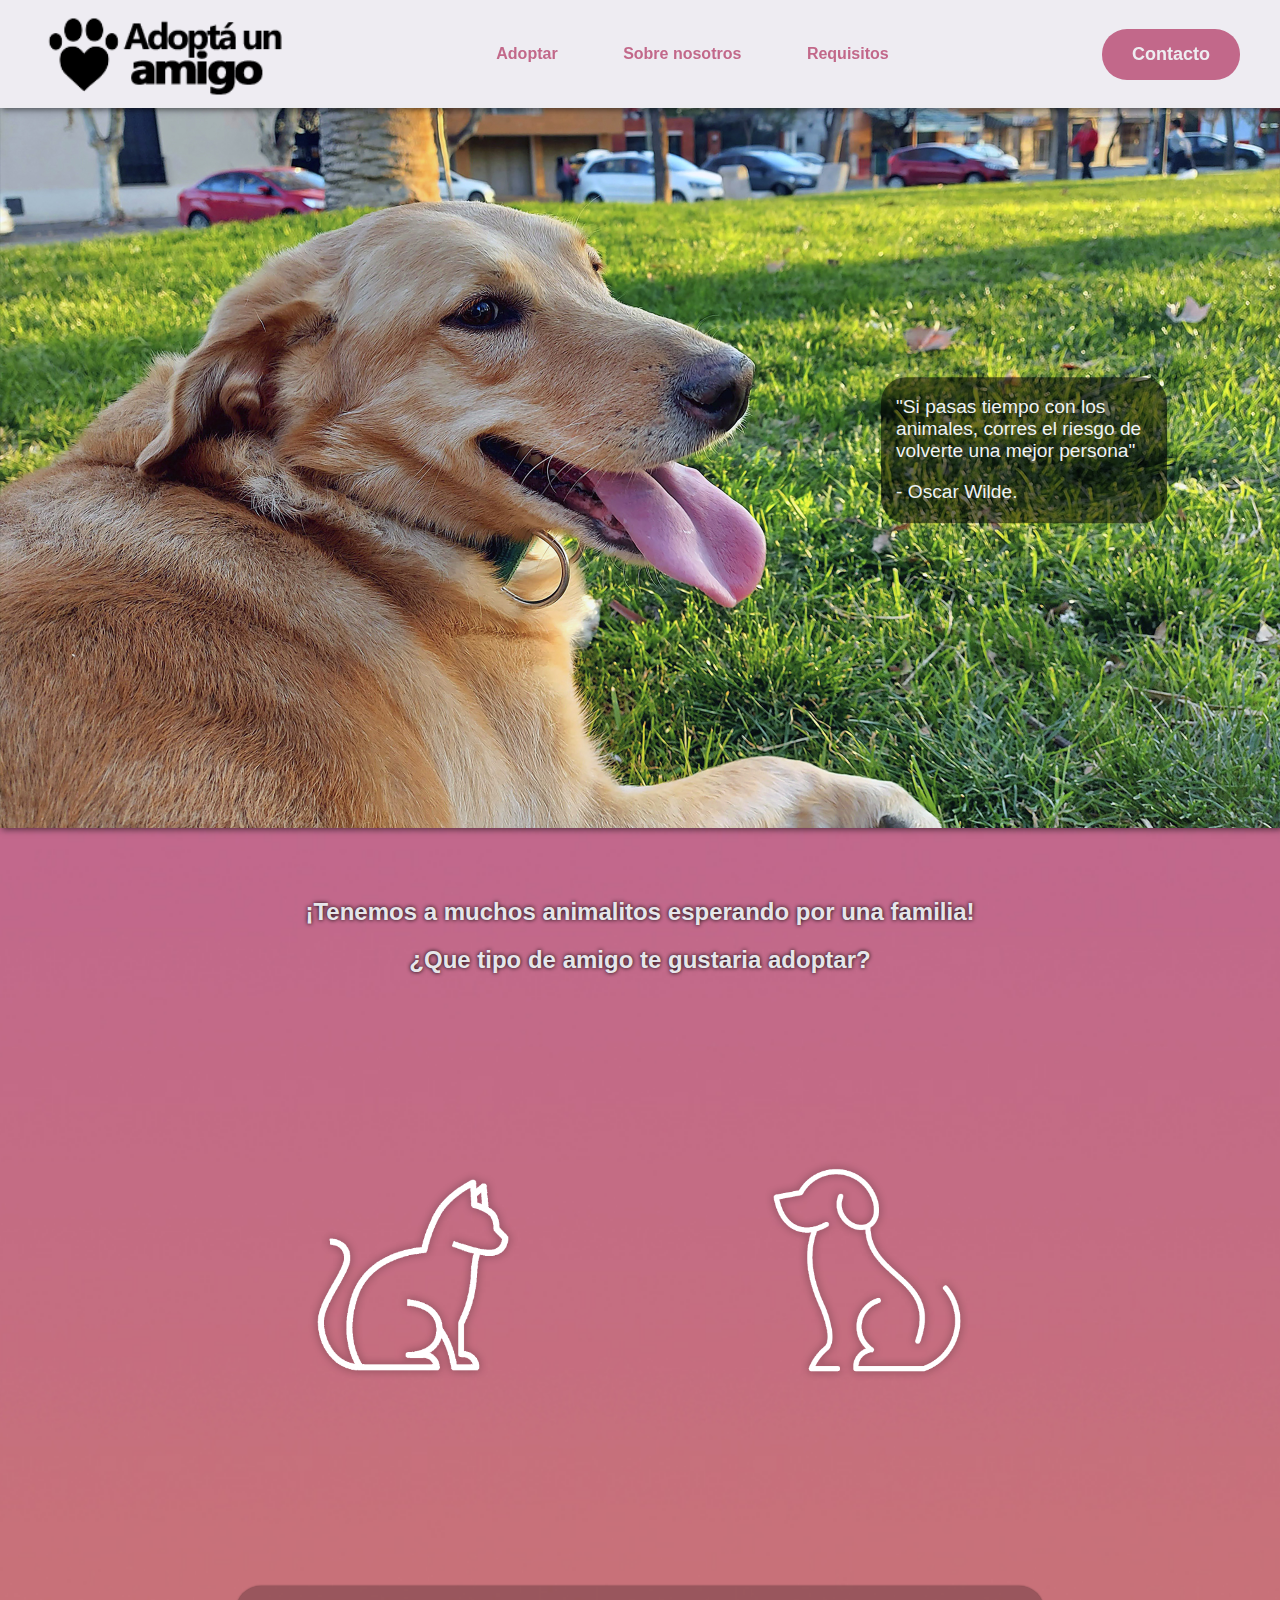
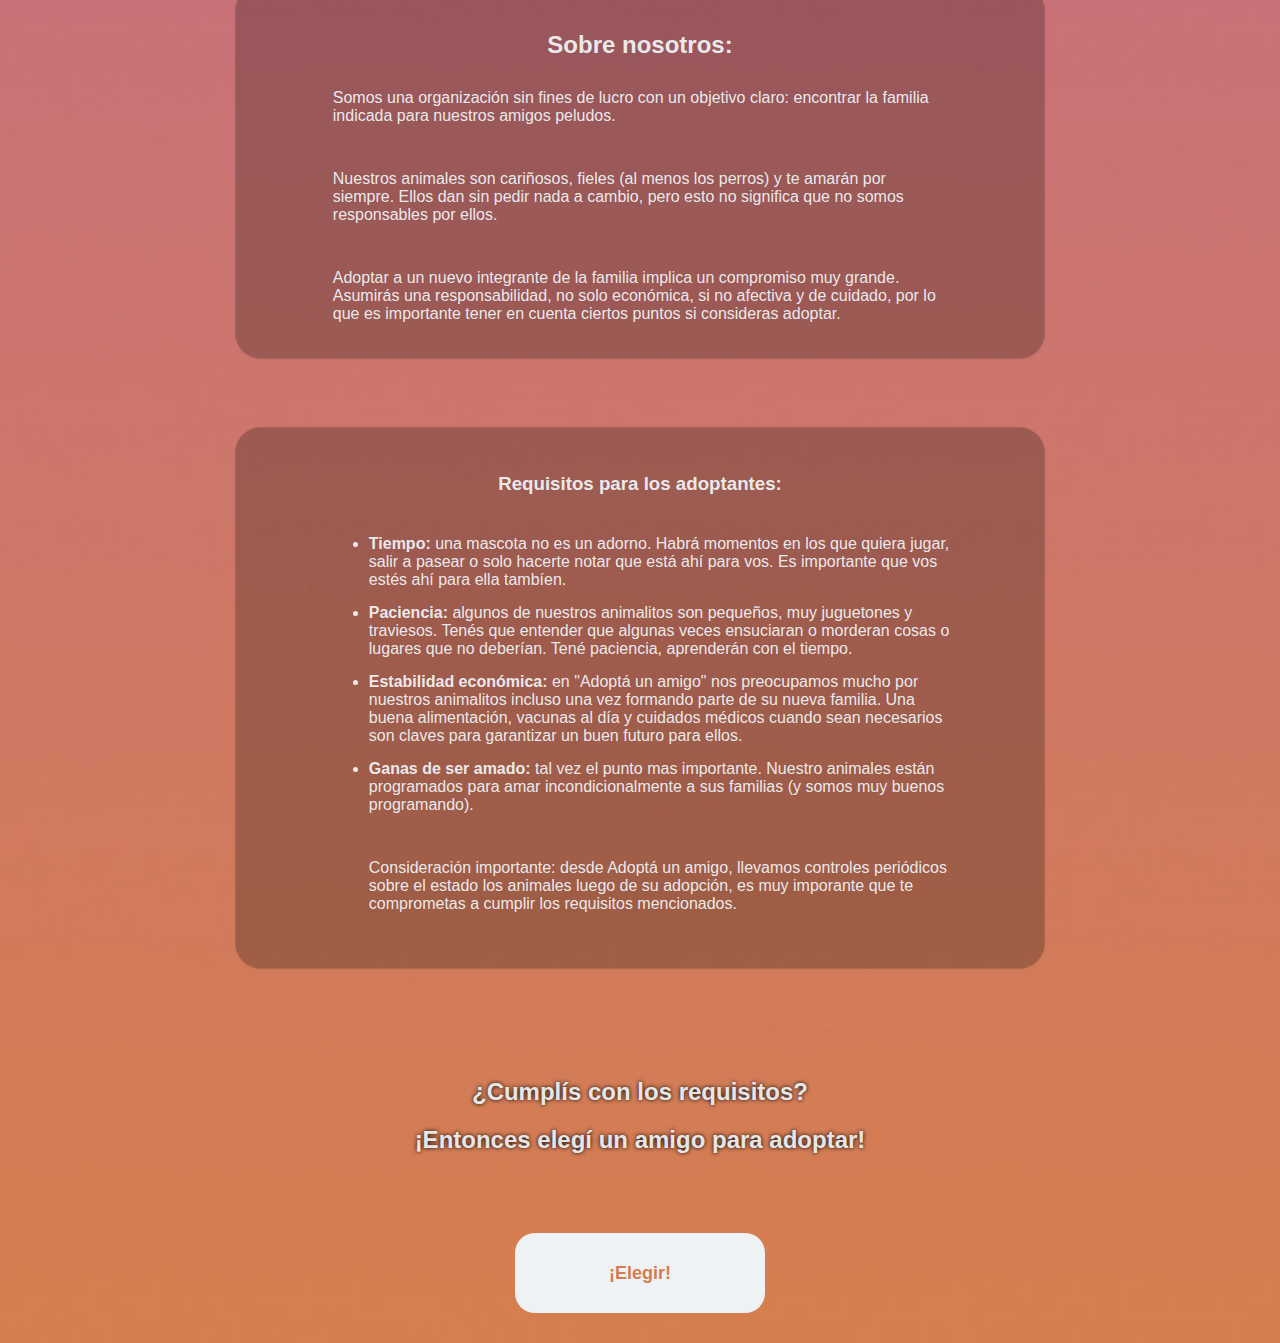
==== index.html @ a7ee1be3 "edicion1" ====
<html lang="es">
    <head>
        <title>¡Adotá un amigo!</title>
        <link rel="stylesheet" href="estilofachero.css">

        <style>
            html {
                scroll-behavior: smooth;
            }           
        </style>
    </head>
    <body>

        <div id="barramenu">
            <a href="#">
                <img src="Recursos/logo2.png">
            </a>

            <nav class="navbar">
                <a href="#elegiramigo">Adoptar</a>
                <a href="#nosotros">Sobre nosotros</a>
                <a href="#requisitos">Requisitos</a>                    
            </nav>
            <a href="Hijas/formulario.html"><button>Contacto</button></a>            
        </div>

        <div class="fondoimagen">
            <img src="Recursos/1.jpg">
            <div class="textosuperpuesto">
                <p>"Si pasas tiempo con los animales, corres el riesgo de volverte una mejor persona"</p>
                <p> - Oscar Wilde.</p>
            </div>
        </div>

        <div id="elegiramigo" class="subtitulos1 scroll">
            <h2>¡Tenemos a muchos animalitos esperando por una familia!</h2>
            <a><h2>¿Que tipo de amigo te gustaria adoptar?</h2></a>
        </div>
        
        <div id="contenedoriconos" class="iconosgrandes" >
            <a class="cursorarriba click" href="Hijas/gatos.html"> 
                <img src="Recursos/gato1.png" alt="gato">
            </a>
                  
            <a class="cursorarriba click" href="Hijas/perros.html">
                <img src="Recursos/perro1.png" alt="perro">
            </a>            
        </div>        

        <div id="nosotros" class="marcofachero cursorarribatranqui sombra scroll">
            <h2 class="subtitulos2">Sobre nosotros:</h2>
            <p class="subtitulos3">Somos una organización sin fines de lucro con un objetivo claro: encontrar la familia 
                indicada para nuestros amigos peludos.</p>
            <p class="subtitulos3">Nuestros animales son cariñosos, fieles (al menos los perros) y te amarán por siempre. 
                Ellos dan sin pedir nada a cambio, pero esto no significa que no somos responsables por ellos.</p>
            <p class="subtitulos3">Adoptar a un nuevo integrante de la familia implica un compromiso muy grande.
                Asumirás una responsabilidad, no solo económica, si no afectiva y de cuidado, por lo que es importante tener
                en cuenta ciertos puntos si consideras adoptar.</p>
        </div>
 
        <div id="requisitos" class="marcofachero cursorarribatranqui sombra scroll">
            <h3 class="subtitulos2">Requisitos para los adoptantes:</h3>
            <ul class="lista">

            <li><b>Tiempo:</b> una mascota no es un adorno. Habrá momentos en los que quiera jugar, salir a pasear o solo
                hacerte notar que está ahí para vos. Es importante que vos estés ahí para ella tambíen.</li>
            <li><b>Paciencia:</b> algunos de nuestros animalitos son pequeños, muy juguetones y traviesos. Tenés que entender que 
                algunas veces ensuciaran o morderan cosas o lugares que no deberían. Tené paciencia, aprenderán con el tiempo.</li>
            <li><b>Estabilidad económica:</b> en "Adoptá un amigo" nos preocupamos mucho por nuestros animalitos
                incluso una vez formando parte de su nueva familia. Una buena alimentación, vacunas al día y cuidados médicos cuando sean
                necesarios son claves para garantizar un buen futuro para ellos.</li>
            <li><b>Ganas de ser amado:</b> tal vez el punto mas importante. Nuestro animales están programados para amar 
            incondicionalmente a sus familias (y somos muy buenos programando).</li>

            <p class="subtitulos3">Consideración importante: desde Adoptá un amigo, llevamos controles periódicos sobre el
                estado los animales luego de su adopción, es muy imporante que te comprometas a cumplir los requisitos mencionados.</p>

        </div>

        <div class="subtitulos1">
            <h2>¿Cumplís con los requisitos?</h2>
            <h2>¡Entonces elegí un amigo para adoptar!</h2>
        </div>

        <a class="iconosgrandes botonadoptar" 
            href="#elegiramigo"><p>¡Elegir!</p>
        </a>  

    </body>
</html>
---- estilofachero.css ----
body {
    font-family: sans-serif;
    color: #eff2f5f6;
    background-color: #70bdc0;
    background-image: url(../Recursos/fondos/usar/fondo.jpg);
    background-size:cover;
    background-position: center;
    background-repeat: no-repeat;
    margin: 0;
    padding: 0;
    min-width: 500px; 
    z-index: 1;  
}

.scroll {
    scroll-margin-top: 80px;  
}

#barramenu {
    display: flex;
    justify-content: space-between;
    align-items: center;
    top: -50;
    transition: top 1.5s;  
    position: sticky;
    z-index: 3;  
    background-color:#eff2f5f6;
    min-width: 500px;
    width: 100%;
    height: 12%; 
    box-shadow: 2px 2px 6px rgba(0, 0, 0, 0.5);    
}

#barramenu img{ 
    height: 90%;
    margin-left: 40px;
    transition: transform 0.3s ease;

}
#barramenu img:hover{
    transform: scale(1.1);
    transition: transform 0.3s ease;    
}

.navbar {
    display: flex;   
    justify-content: space-between;
    align-items: center; 
    width: 33%;    
}

.navbar a{
    font-style: normal;
    color: #C2688A;      
    border: none;
    border-radius: 25px;
    padding: 10px 15px;
    font-weight: bolder;
    text-decoration: none;  
    transition: transform 0.4s ease-in-out; 
}

.navbar a:hover{
    color: #eff2f5f6;    
    background-color: #C2688A;  
    cursor: pointer;
    transform: scale(1.09);
    box-shadow: 1px 1px 3px rgba(0, 0, 0, 0.3);
    transition: transform 0.2s ease-in-out;    
}

.navbar a:active{
    color: #eff2f5f6;    
    cursor: pointer;
    transform: scale(0.9);
    transition: transform 0.2s ease-in-out;    
}

#barramenu button{
    font-size: large;
    margin-right: 40px;
    padding: 15px 30px;
    color: #eff2f5f6;
    font-weight: bolder;
    border: none;
    border-radius: 25px;
    background-color: #C2688A;  
    cursor: pointer;
    transition: transform 0.4s ease-in-out;
}

#barramenu button:hover {
    background-color: #c4899f;
    transform: scale(1.1);
    box-shadow: 1px 1px 3px rgba(0, 0, 0, 0.3);
    transition: transform 0.2s ease;
}

#barramenu button:active {
    background-color: #c4899f;
    transform: scale(0.9);
    transition: transform 0.2s ease;
}

#barramenu:hover {
    top: 0;
    transition: top 0.4s;    
}

.fondoimagen{
    background-image: url("../Recursos/1.jpg");
    background-size:cover;
    background-position: center;
    background-repeat: no-repeat;
    margin: 0;
    padding: 0;
    z-index: 2;
}

.fondoimagen img {
    width: 100%;
    box-shadow: 2px 2px 6px rgba(0, 0, 0, 0.5);
}

.textosuperpuesto {
    font-size: larger;
    color: #EFF2F5;
    background-color: rgba(0, 0, 0, 0.562);
    padding-right: 15px;
    padding-left: 15px;
    border-radius: 25px;
    min-width: 20%;
    position: absolute;
    top: 50%;
    left: 80%;
    transform: translate(-50%, -50%);    
}

.marcofachero {
    width: 60%;
    overflow:visible;
    margin: 0 auto;  
    padding: 20px;
    padding-top: 15px;
    background-color: rgba(0, 0, 0, 0.233);
    border-radius: 25px;
    margin-bottom: 70px;
    margin-top: 30px;
    transition: transform 0.4s ease-in-out ;
}

.subtitulos1 {
    text-align: center;
    margin: 0 auto;
    margin-top: 30px;
    margin-bottom: 40px;
    padding: 20px;
    text-shadow: 0px 0px 4px rgba(0, 0, 0, 1)
}

.subtitulos2 {
    text-align: center;
    max-width: 60%;
    margin: 0 auto;
    padding-top: 30px;
}

.subtitulos3 {
    margin: 0 auto;
    text-align: left;
    max-width: 80%;
    padding-top: 30px;
    padding-bottom: 15px;
}

.lista {
    text-align: left;
    margin: 0 auto;
    margin-top: 40px;
    margin-bottom: 20px;
}

ul li {
    padding-bottom: 15px;
    max-width: 80%;
    margin: 0 auto;
}

#titulo {
    font-size: large;
    min-width: 500px;   
}

#contenedoriconos {
    position: relative;
    width: 100%;
    display: flex;
    justify-content: center;    
    align-items: center;
    gap: 10%;
    padding-bottom: 80px;
    padding-top: 20px;
}

.iconosgrandes img{
    border: solid;
    border-color: rgba(107, 124, 143, 0);
    border-top: 20px;
    border-bottom: 20px;
    padding-top: 70px;
    padding-bottom: 70px;
    max-width: 80%;
}

.iconosgrandes a{ 
    border: solid;
    border-color: rgba(107, 124, 143, 0);
    text-align: center;
    max-width: 25%;
    display: block; 
    transition: transform 0.8s ease-in-out ;
    transition: transform 0.4s ease-in;
}

.cursorarriba {
    transform: scale(1);
    transition: transform 0.6s ease-in-out ;
}

.cursorarriba:hover {
    transform: scale(1.2);
    transition: transform 0.3s ease-in-out ;
}

.cursorarribatranqui:hover{
    transform: scale(1.15);   
    transition: transform 0.3s ease-in-out ; 
}

.click:active {
    border-radius: 50px;
    background-color: rgba(0, 0, 0, 0.100);
    transform: scale(0.95);
    transition: transform 0.3s ease-in-out;
}

.botonadoptar {
    color: #D47D50;
    background-color: #EFF2F5;
    text-decoration: none;
    font-weight: bolder;
    font-size: large;
    display: flex;
    justify-content: center;
    align-items: center;
    margin: auto;    
    border-radius: 20px;
    width: 250px;
    height: 80px;
    margin-bottom: 30px;    
    transition: transform 0.6s ease-in-out ;
}

.botonadoptar:hover {
    color: #EFF2F5;
    background-color: #C2688A;
    transform: scale(1.09);
    transition: transform 0.2s ease-in-out;
    box-shadow: 2px 2px 6px rgba(0, 0, 0, 0.5);
}

.botonadoptar:active {
    background-color: #C2688A;
    transform: scale(0.95);
    transition: transform 0.2s ease-in-out;
    transition: transform 0.2s ease-in;
}


#botonadoptar:link, #botonadoptar:visited {
    font-size: larger;
    text-decoration: none;
    font-weight: bold;
}

.sombra {
    box-shadow: 0px 0px 2px rgba(0, 0, 0, 0.6);
}

form {    
    display: flex;
    flex-direction: column;
    background-color:#eff2f5f6;
    width: 30%;
    margin: 0 auto;  
    padding: 70px;
    border-radius: 25px;
    margin-bottom: 70px;
    margin-top: 30px;
}

form label {    
    color: #C2688A;
    font-weight: bold;
    font-size: large;
    margin-bottom: 15px;
    margin-top: 20px;    
}

form input {
    font-size: large;
    background-color: rgba(0, 0, 0, 0);
    border: 0;
    border-bottom: solid 2px #c7c7c7;
    margin-bottom: 15px;
    transition: border 0.2s ease-in-out;
}

form textarea {
    border: 0;
    border: solid 2px #c7c7c7;
    background-color: #EFF2F5;
    transition: border 0.2s ease-in-out;
}

form textarea:focus {
    outline: 0;
    border: 0;
    border: solid 2px #C2688A;
    transition: border 0.2s ease-in-out;
}

input:focus {
    outline: 0;
    border: 0;
    border-bottom: solid 2px #C2688A;
    transition: border 0.2s ease-in-out;
}

.prueba {
    margin: 0 auto;
    align-items: center;    
    margin-top: 20px;
    margin-bottom: 20px;
}

.limpiar a {    
    font-style: normal;
    text-decoration: none;
    text-decoration: underline;
    color: #C2688A;
}

.botonoscuro {
    font-size: large;
    padding: 15px 30px;
    color: #eff2f5f6;
    font-weight: bolder;
    border: none;
    border-radius: 25px;
    background-color: #C2688A;  
    cursor: pointer;
    transition: transform 0.4s ease-in-out;
}

.botonoscuro:hover {
    background-color: #c4899f;
    transform: scale(1.1);
    box-shadow: 0px 0px 3px rgba(0, 0, 0, 0.3);
    transition: transform 0.2s ease;
}

.botonoscuro:active {
    background-color: #c4899f;
    transform: scale(0.9);
    transition: transform 0.2s ease;
}

.textonegro {
    display: flex;
    align-self: center;
    color: #C2688A;      
    font-weight: bolder;
    margin-bottom: 30px;
    padding-bottom: 10px;
    text-shadow: 0px 0px 1px rgba(0, 0, 0, 0.4);    
}
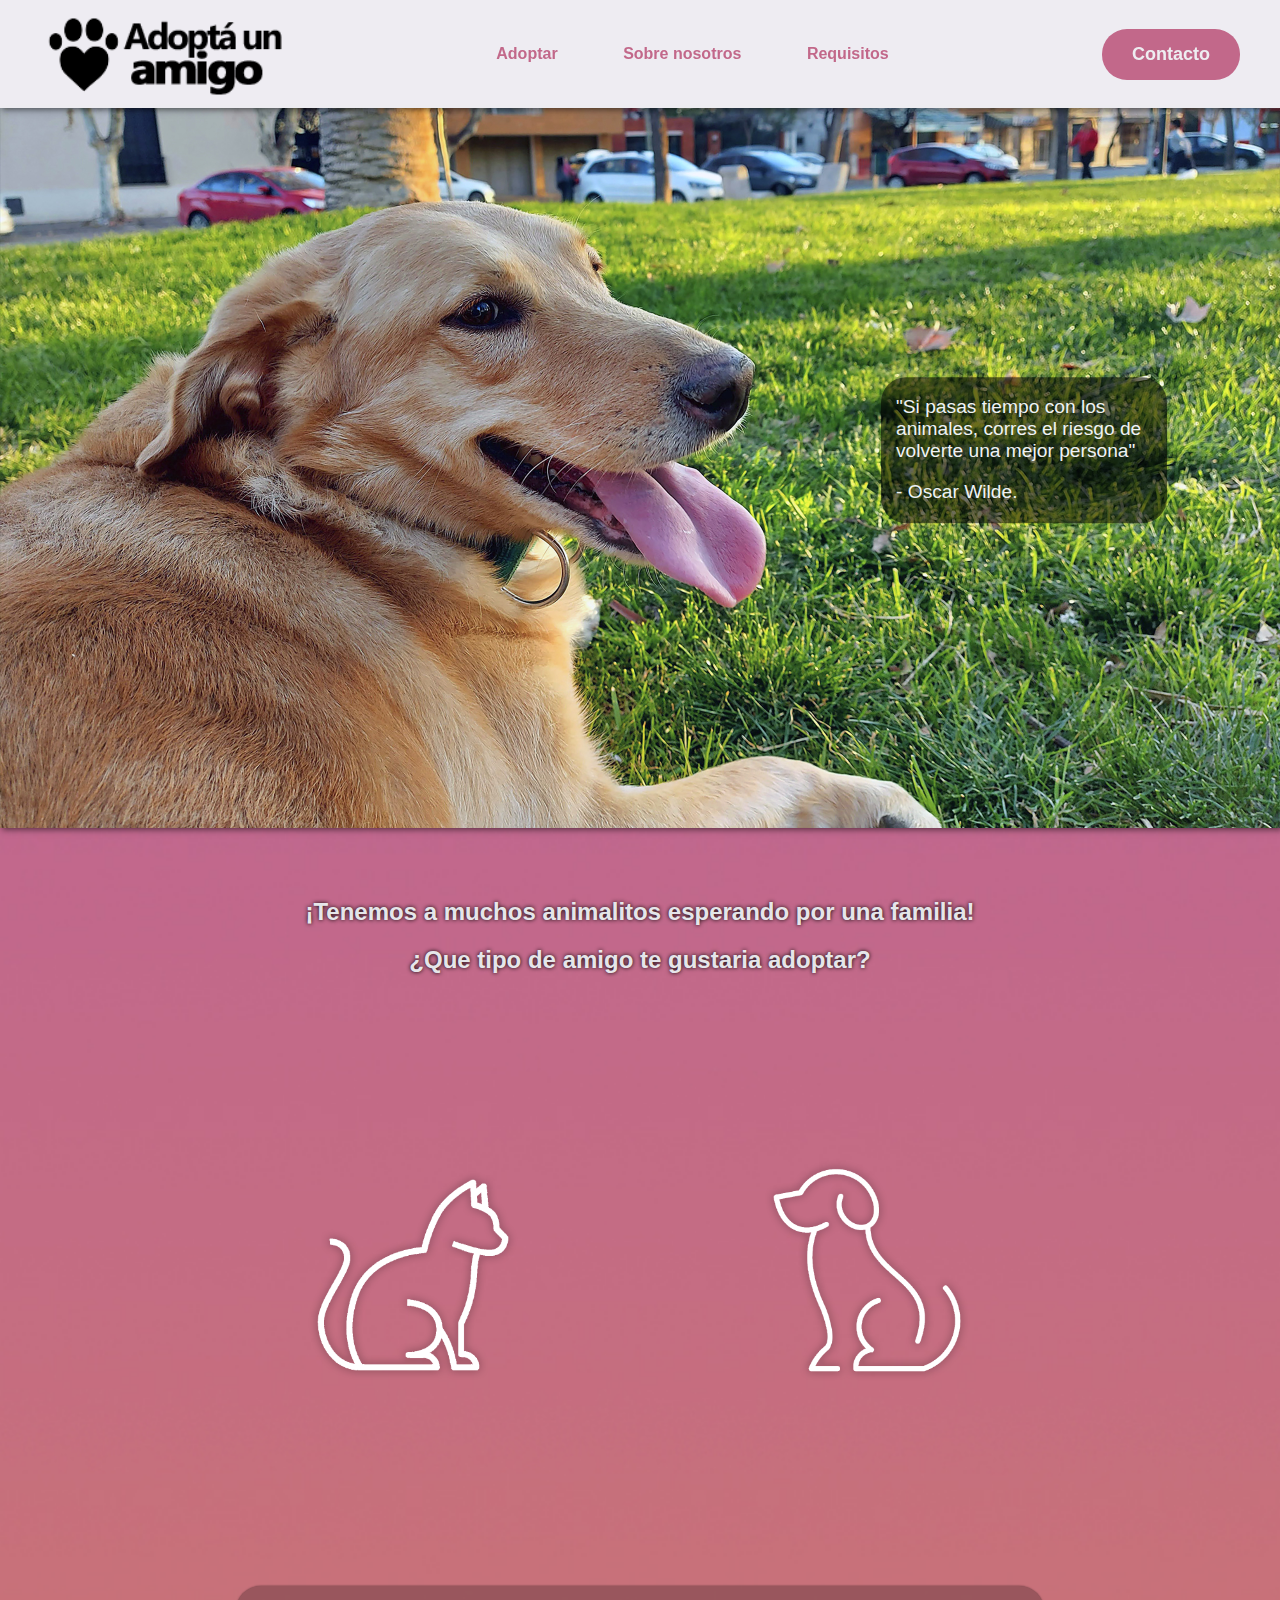
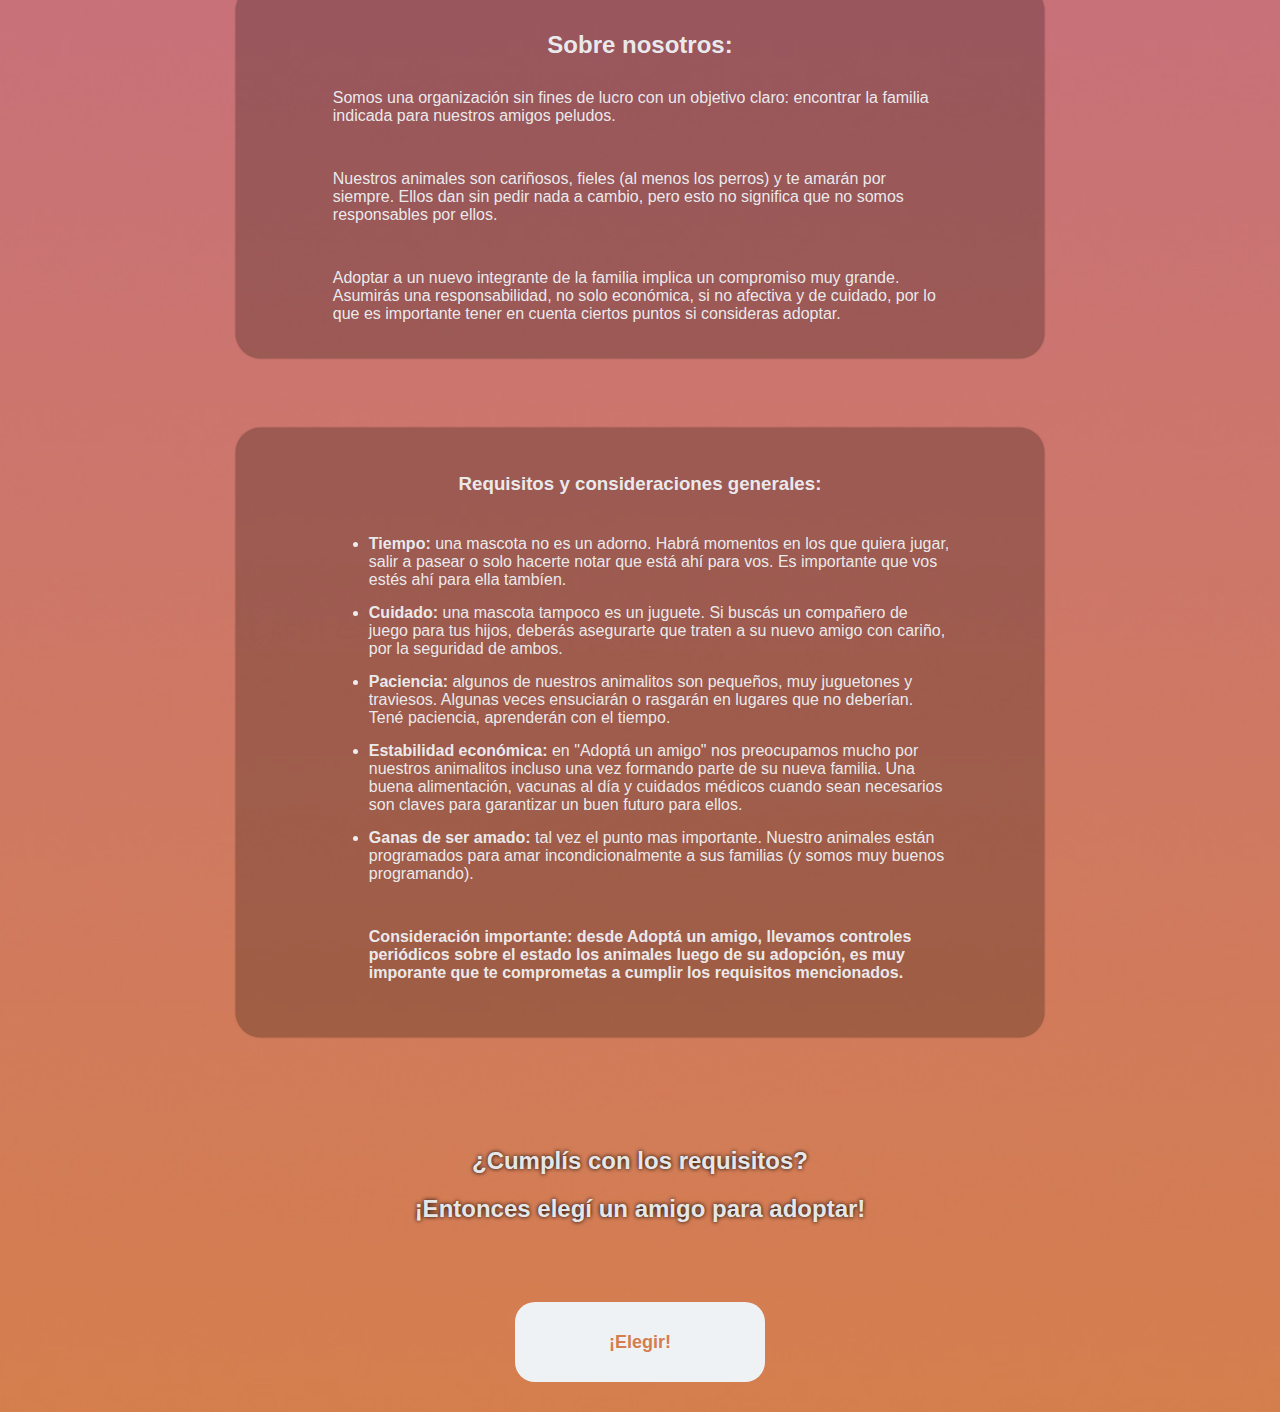
==== commit b05663f6: "Espaciados" ====
--- a/index.html
+++ b/index.html
@@ -5,12 +5,12 @@
 
         <style>
             html {
-                scroll-behavior: smooth;
+                scroll-behavior:smooth;
             }           
         </style>
     </head>
+    
     <body>
-
         <div id="barramenu">
             <a href="#">
                 <img src="Recursos/logo2.png">
@@ -21,7 +21,10 @@
                 <a href="#nosotros">Sobre nosotros</a>
                 <a href="#requisitos">Requisitos</a>                    
             </nav>
-            <a href="Hijas/formulario.html"><button>Contacto</button></a>            
+
+            <a href="Hijas/formulario.html">
+                <button>Contacto</button>
+            </a>            
         </div>
 
         <div class="fondoimagen">
@@ -59,21 +62,23 @@
         </div>
  
         <div id="requisitos" class="marcofachero cursorarribatranqui sombra scroll">
-            <h3 class="subtitulos2">Requisitos para los adoptantes:</h3>
+            <h3 class="subtitulos2">Requisitos y consideraciones generales:</h3>
             <ul class="lista">
 
             <li><b>Tiempo:</b> una mascota no es un adorno. Habrá momentos en los que quiera jugar, salir a pasear o solo
                 hacerte notar que está ahí para vos. Es importante que vos estés ahí para ella tambíen.</li>
-            <li><b>Paciencia:</b> algunos de nuestros animalitos son pequeños, muy juguetones y traviesos. Tenés que entender que 
-                algunas veces ensuciaran o morderan cosas o lugares que no deberían. Tené paciencia, aprenderán con el tiempo.</li>
+            <li><b>Cuidado:</b> una mascota tampoco es un juguete. Si buscás un compañero de juego para tus hijos, deberás
+                asegurarte que traten a su nuevo amigo con cariño, por la seguridad de ambos.</li>
+            <li><b>Paciencia:</b> algunos de nuestros animalitos son pequeños, muy juguetones y traviesos. 
+                Algunas veces ensuciarán o rasgarán en lugares que no deberían. Tené paciencia, aprenderán con el tiempo.</li>
             <li><b>Estabilidad económica:</b> en "Adoptá un amigo" nos preocupamos mucho por nuestros animalitos
                 incluso una vez formando parte de su nueva familia. Una buena alimentación, vacunas al día y cuidados médicos cuando sean
                 necesarios son claves para garantizar un buen futuro para ellos.</li>
             <li><b>Ganas de ser amado:</b> tal vez el punto mas importante. Nuestro animales están programados para amar 
             incondicionalmente a sus familias (y somos muy buenos programando).</li>
 
-            <p class="subtitulos3">Consideración importante: desde Adoptá un amigo, llevamos controles periódicos sobre el
-                estado los animales luego de su adopción, es muy imporante que te comprometas a cumplir los requisitos mencionados.</p>
+            <p class="subtitulos3"><b>Consideración importante: desde Adoptá un amigo, llevamos controles periódicos sobre el estado los animales 
+                luego de su adopción, es muy imporante que te comprometas a cumplir los requisitos mencionados.</b></p>
 
         </div>
 
@@ -86,5 +91,6 @@
             href="#elegiramigo"><p>¡Elegir!</p>
         </a>  
 
+        <script src="../js.js"></script>
     </body>
 </html>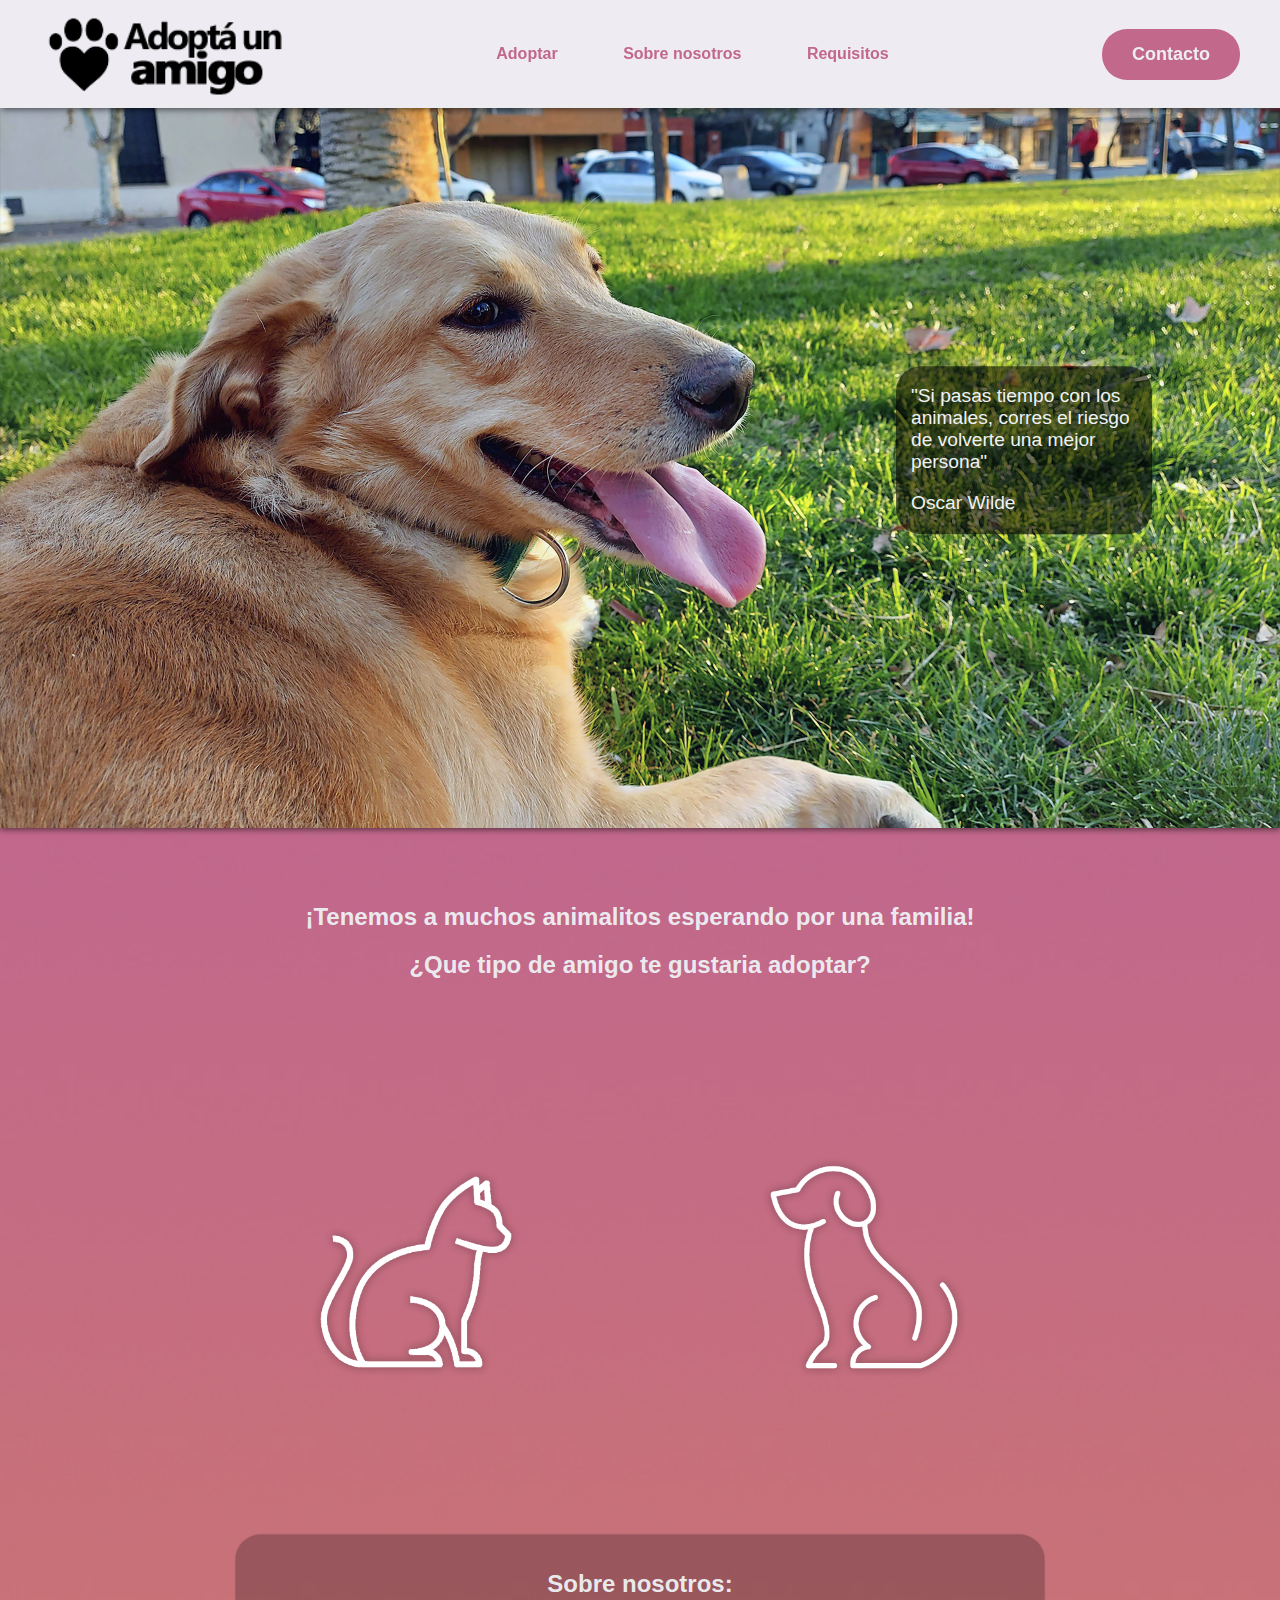
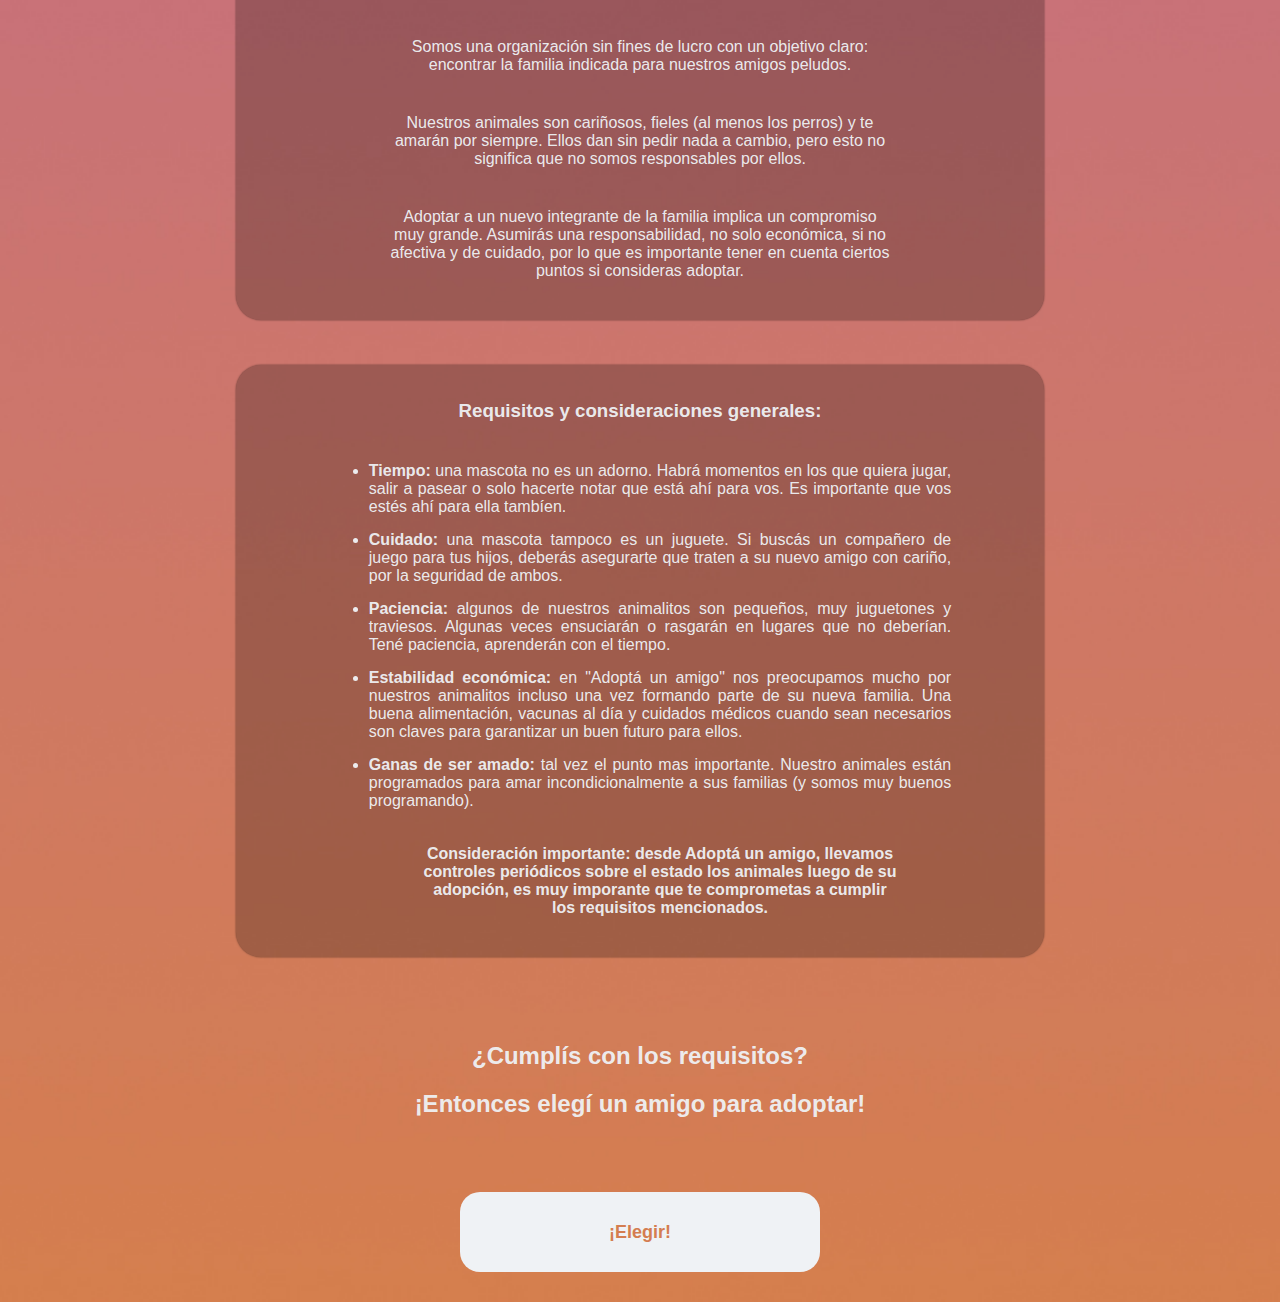
==== commit d17371fa: "Detalles" ====
--- a/index.html
+++ b/index.html
@@ -31,7 +31,7 @@
             <img src="Recursos/1.jpg">
             <div class="textosuperpuesto">
                 <p>"Si pasas tiempo con los animales, corres el riesgo de volverte una mejor persona"</p>
-                <p> - Oscar Wilde.</p>
+                <p>Oscar Wilde</p>
             </div>
         </div>
 
@@ -41,7 +41,7 @@
         </div>
         
         <div id="contenedoriconos" class="iconosgrandes" >
-            <a class="cursorarriba click" href="Hijas/gatos.html"> 
+            <a class="cursorarriba" href="Hijas/gatos.html"> 
                 <img src="Recursos/gato1.png" alt="gato">
             </a>
                   
@@ -52,11 +52,11 @@
 
         <div id="nosotros" class="marcofachero cursorarribatranqui sombra scroll">
             <h2 class="subtitulos2">Sobre nosotros:</h2>
-            <p class="subtitulos3">Somos una organización sin fines de lucro con un objetivo claro: encontrar la familia 
+            <p class="subtitulos2">Somos una organización sin fines de lucro con un objetivo claro: encontrar la familia 
                 indicada para nuestros amigos peludos.</p>
-            <p class="subtitulos3">Nuestros animales son cariñosos, fieles (al menos los perros) y te amarán por siempre. 
+            <p class="subtitulos2">Nuestros animales son cariñosos, fieles (al menos los perros) y te amarán por siempre. 
                 Ellos dan sin pedir nada a cambio, pero esto no significa que no somos responsables por ellos.</p>
-            <p class="subtitulos3">Adoptar a un nuevo integrante de la familia implica un compromiso muy grande.
+            <p class="subtitulos2">Adoptar a un nuevo integrante de la familia implica un compromiso muy grande.
                 Asumirás una responsabilidad, no solo económica, si no afectiva y de cuidado, por lo que es importante tener
                 en cuenta ciertos puntos si consideras adoptar.</p>
         </div>
@@ -77,9 +77,8 @@
             <li><b>Ganas de ser amado:</b> tal vez el punto mas importante. Nuestro animales están programados para amar 
             incondicionalmente a sus familias (y somos muy buenos programando).</li>
 
-            <p class="subtitulos3"><b>Consideración importante: desde Adoptá un amigo, llevamos controles periódicos sobre el estado los animales 
+            <p class="subtitulos2"><b>Consideración importante: desde Adoptá un amigo, llevamos controles periódicos sobre el estado los animales 
                 luego de su adopción, es muy imporante que te comprometas a cumplir los requisitos mencionados.</b></p>
-
         </div>
 
         <div class="subtitulos1">
@@ -90,7 +89,5 @@
         <a class="iconosgrandes botonadoptar" 
             href="#elegiramigo"><p>¡Elegir!</p>
         </a>  
-
-        <script src="../js.js"></script>
     </body>
 </html>--- a/estilofachero.css
+++ b/estilofachero.css
@@ -1,33 +1,32 @@
 body {
     font-family: sans-serif;
     color: #eff2f5f6;
-    background-color: #70bdc0;
+    background-color: #BA5E9D;
     background-image: url(../Recursos/fondos/usar/fondo.jpg);
     background-size:cover;
     background-position: center;
     background-repeat: no-repeat;
     margin: 0;
     padding: 0;
-    min-width: 500px; 
     z-index: 1;  
 }
 
 .scroll {
-    scroll-margin-top: 80px;  
+    scroll-margin-top: 75px;  
 }
 
 #barramenu {
+    
     display: flex;
     justify-content: space-between;
     align-items: center;
     top: -50;
     transition: top 1.5s;  
-    position: sticky;
-    z-index: 3;  
-    background-color:#eff2f5f6;
-    min-width: 500px;
+    position: sticky;       
     width: 100%;
     height: 12%; 
+    background-color:#eff2f5f6;
+    z-index: 3; 
     box-shadow: 2px 2px 6px rgba(0, 0, 0, 0.5);    
 }
 
@@ -65,8 +64,8 @@
     background-color: #C2688A;  
     cursor: pointer;
     transform: scale(1.09);
-    box-shadow: 1px 1px 3px rgba(0, 0, 0, 0.3);
-    transition: transform 0.2s ease-in-out;    
+    box-shadow: 0px 1px 3px rgba(0, 0, 0, 0.3);
+    transition: transform 0.3s ease-in-out;    
 }
 
 .navbar a:active{
@@ -92,8 +91,8 @@
 #barramenu button:hover {
     background-color: #c4899f;
     transform: scale(1.1);
-    box-shadow: 1px 1px 3px rgba(0, 0, 0, 0.3);
-    transition: transform 0.2s ease;
+    box-shadow: 0px 1px 3px rgba(0, 0, 0, 0.3);
+    transition: transform 0.3s ease;
 }
 
 #barramenu button:active {
@@ -104,7 +103,7 @@
 
 #barramenu:hover {
     top: 0;
-    transition: top 0.4s;    
+    transition: top 0.3s;    
 }
 
 .fondoimagen{
@@ -119,17 +118,15 @@
 
 .fondoimagen img {
     width: 100%;
-    box-shadow: 2px 2px 6px rgba(0, 0, 0, 0.5);
+    box-shadow: 0px 2px 6px rgba(0, 0, 0, 0.5);
 }
 
 .textosuperpuesto {
     font-size: larger;
     color: #EFF2F5;
     background-color: rgba(0, 0, 0, 0.562);
-    padding-right: 15px;
-    padding-left: 15px;
-    border-radius: 25px;
-    min-width: 20%;
+    padding: 0px 15px;
+    border-radius: 25px;
     position: absolute;
     top: 50%;
     left: 80%;
@@ -139,38 +136,27 @@
 .marcofachero {
     width: 60%;
     overflow:visible;
-    margin: 0 auto;  
     padding: 20px;
     padding-top: 15px;
     background-color: rgba(0, 0, 0, 0.233);
     border-radius: 25px;
-    margin-bottom: 70px;
-    margin-top: 30px;
+    margin: 45px auto;
     transition: transform 0.4s ease-in-out ;
 }
 
 .subtitulos1 {
     text-align: center;
     margin: 0 auto;
-    margin-top: 30px;
-    margin-bottom: 40px;
+    margin: 35px 0px;
     padding: 20px;
-    text-shadow: 0px 0px 4px rgba(0, 0, 0, 1)
 }
 
 .subtitulos2 {
     text-align: center;
-    max-width: 60%;
     margin: 0 auto;
-    padding-top: 30px;
-}
-
-.subtitulos3 {
-    margin: 0 auto;
-    text-align: left;
-    max-width: 80%;
-    padding-top: 30px;
-    padding-bottom: 15px;
+    max-width: 65%;
+    padding-top: 20px;
+    margin-bottom: 20px;
 }
 
 .lista {
@@ -181,6 +167,7 @@
 }
 
 ul li {
+    text-align: justify;
     padding-bottom: 15px;
     max-width: 80%;
     margin: 0 auto;
@@ -198,37 +185,31 @@
     justify-content: center;    
     align-items: center;
     gap: 10%;
-    padding-bottom: 80px;
-    padding-top: 20px;
+    margin: 30px 0px;
 }
 
 .iconosgrandes img{
-    border: solid;
     border-color: rgba(107, 124, 143, 0);
-    border-top: 20px;
-    border-bottom: 20px;
-    padding-top: 70px;
-    padding-bottom: 70px;
+    margin: 20px 0px;
+    padding: 70px 0px;
     max-width: 80%;
 }
 
 .iconosgrandes a{ 
-    border: solid;
     border-color: rgba(107, 124, 143, 0);
     text-align: center;
     max-width: 25%;
     display: block; 
-    transition: transform 0.8s ease-in-out ;
     transition: transform 0.4s ease-in;
 }
 
 .cursorarriba {
     transform: scale(1);
-    transition: transform 0.6s ease-in-out ;
+    transition: transform 0.3s ease-in-out ;
 }
 
 .cursorarriba:hover {
-    transform: scale(1.2);
+    transform: scale(1.3);
     transition: transform 0.3s ease-in-out ;
 }
 
@@ -237,7 +218,7 @@
     transition: transform 0.3s ease-in-out ; 
 }
 
-.click:active {
+.cursorarriba:active {
     border-radius: 50px;
     background-color: rgba(0, 0, 0, 0.100);
     transform: scale(0.95);
@@ -255,10 +236,10 @@
     align-items: center;
     margin: auto;    
     border-radius: 20px;
-    width: 250px;
+    width: 40vh;
     height: 80px;
     margin-bottom: 30px;    
-    transition: transform 0.6s ease-in-out ;
+    transition: transform 0.4s ease-in-out ;
 }
 
 .botonadoptar:hover {
@@ -266,14 +247,13 @@
     background-color: #C2688A;
     transform: scale(1.09);
     transition: transform 0.2s ease-in-out;
-    box-shadow: 2px 2px 6px rgba(0, 0, 0, 0.5);
+    box-shadow: 0px 2px 6px rgba(0, 0, 0, 0.5);
 }
 
 .botonadoptar:active {
     background-color: #C2688A;
     transform: scale(0.95);
     transition: transform 0.2s ease-in-out;
-    transition: transform 0.2s ease-in;
 }
 
 
@@ -307,7 +287,7 @@
     margin-top: 20px;    
 }
 
-form input {
+form input, select {
     font-size: large;
     background-color: rgba(0, 0, 0, 0);
     border: 0;
@@ -344,7 +324,7 @@
     margin-bottom: 20px;
 }
 
-.limpiar a {    
+.prueba a {    
     font-style: normal;
     text-decoration: none;
     text-decoration: underline;
@@ -352,10 +332,10 @@
 }
 
 .botonoscuro {
-    font-size: large;
+    font-size: large;    
+    color: #eff2f5f6;
+    font-weight: bolder;
     padding: 15px 30px;
-    color: #eff2f5f6;
-    font-weight: bolder;
     border: none;
     border-radius: 25px;
     background-color: #C2688A;  
@@ -384,4 +364,90 @@
     margin-bottom: 30px;
     padding-bottom: 10px;
     text-shadow: 0px 0px 1px rgba(0, 0, 0, 0.4);    
+}
+
+.error {
+    display: none;
+    color: #C2688A;
+    background-color:#c4899f44;   
+    border-radius: 10px;
+    padding: 5px;
+    margin-bottom: 15px;
+    margin-top: 2px;
+}
+
+.mensaje_confirmacion {    
+    color: #C2688A;  
+    background-color:#eff2f5f6;
+    font-size: x-large;
+    font-weight: bolder;
+    width: 35%;
+    margin: 0 auto;  
+    margin-top: 10%;
+    padding: 50px;
+    border-radius: 25px; 
+    box-shadow: 0px 0px 6px rgba(0, 0, 0, 0.5);  
+    display: none;
+}
+
+.omaigad {
+    display: flex;
+    justify-content: space-around;
+    align-items: center;
+    text-align: center; 
+    margin: 0px auto;
+    width: 100%;
+    height: auto;
+}
+
+.boton_carru {
+    transition: transform 0.4s ease-in-out;
+    box-shadow: 0px 2px 6px rgba(0, 0, 0, 0.7);
+    border-radius: 50%;
+}
+
+.boton_carru p {
+    font-weight: bold;
+    width: 70px;
+    height: 70px;
+    font-size: 70px;
+    display: flex;
+    align-items: center;
+    justify-content: center;
+    border-radius: 50%;
+    border: solid 5px;  
+}
+
+.boton_carru:hover {
+    cursor: pointer;
+    transform: scale(1.2);
+    transition: transform 0.3s ease-in-out;
+}
+
+.boton_carru:active {
+    border-radius: 50%;
+    transform: scale(0.9);
+    background-color: rgba(0, 0, 0, 0.3);
+    transition: transform 0.4s ease-in-out;
+}
+
+.atras {
+    margin: 0;
+    padding: 0;
+    left: 3%;
+    top: calc(50%);
+}
+
+.adelante {
+    margin: 0;
+    padding: 0;
+    right: 3%;
+    top: calc(50%);
+}
+
+.imagen_carru {
+    height: 90vh;
+    margin: 0;
+    padding: 0;
+    box-shadow: 0px 2px 6px rgba(0, 0, 0, 0.7);
 }